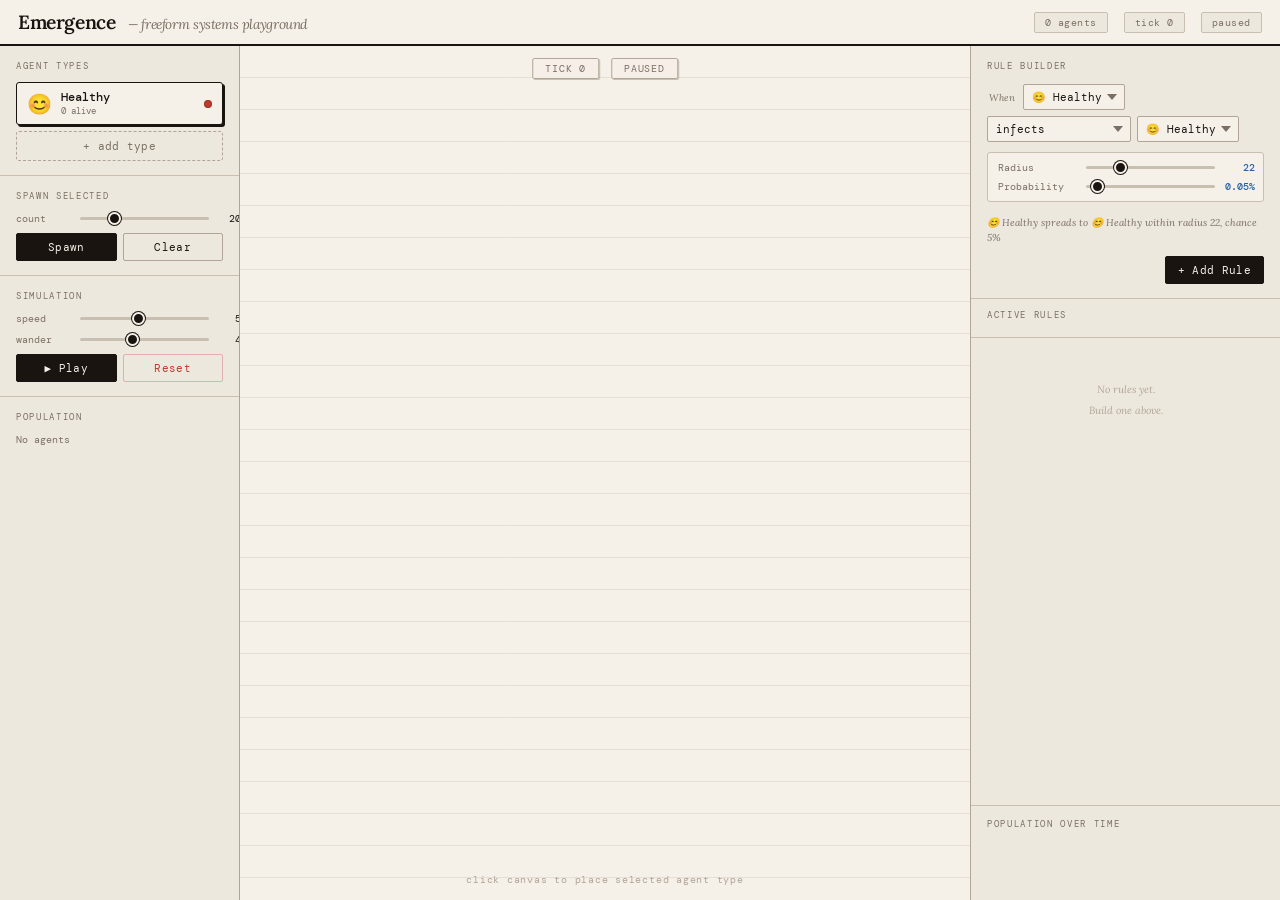
==== index.html @ e1a99c9c "Changed names" ====
<!DOCTYPE html>
<html lang="en">
<head>
<meta charset="UTF-8">
<meta name="viewport" content="width=device-width, initial-scale=1.0">
<title>Emergence — Systems Playground</title>
<link href="https://fonts.googleapis.com/css2?family=Lora:ital,wght@0,400;0,600;1,400&family=DM+Mono:ital,wght@0,400;0,500;1,400&display=swap" rel="stylesheet">
<link rel="stylesheet" href="styles.css">
</head>
<body>

<header>
  <div class="logo">Emergence <em>— freeform systems playground</em></div>
  <div class="header-right">
    <div class="stat-pill" id="hAgents">0 agents</div>
    <div class="stat-pill" id="hTick">tick 0</div>
    <div class="stat-pill" id="hStatus">paused</div>
  </div>
</header>

<div class="main">

  <!-- LEFT -->
  <div class="panel-left">
    <div class="p-section">
      <div class="p-label">Agent Types</div>
      <div class="agent-cards" id="agentCards"></div>
      <button class="add-type-btn" onclick="openModal()">+ add type</button>
    </div>

    <div class="p-section">
      <div class="p-label">Spawn Selected</div>
      <div class="slider-row">
        <span class="slider-lbl">count</span>
        <input type="range" min="1" max="80" value="20" id="spawnN"
          oninput="document.getElementById('spawnNv').textContent=this.value">
        <span class="slider-val" id="spawnNv">20</span>
      </div>
      <div class="btn-row">
        <button class="btn btn-ink" onclick="doSpawn()">Spawn</button>
        <button class="btn btn-outline" onclick="clearAll()">Clear</button>
      </div>
    </div>

    <div class="p-section">
      <div class="p-label">Simulation</div>
      <div class="slider-row">
        <span class="slider-lbl">speed</span>
        <input type="range" min="1" max="10" value="5" id="simSpd"
          oninput="document.getElementById('simSpdV').textContent=this.value">
        <span class="slider-val" id="simSpdV">5</span>
      </div>
      <div class="slider-row">
        <span class="slider-lbl">wander</span>
        <input type="range" min="0" max="10" value="4" id="wanderR"
          oninput="document.getElementById('wanderV').textContent=this.value">
        <span class="slider-val" id="wanderV">4</span>
      </div>
      <div class="btn-row">
        <button class="btn btn-ink" id="playBtn" onclick="togglePlay()">▶ Play</button>
        <button class="btn btn-red" onclick="hardReset()">Reset</button>
      </div>
    </div>

    <div class="p-section" style="border-bottom:none;flex:1">
      <div class="p-label">Population</div>
      <div id="popTable"></div>
    </div>
  </div>

  <!-- CANVAS -->
  <div class="canvas-wrap">
    <canvas id="simCanvas"></canvas>
    <div class="hud">
      <div class="hud-pill" id="tickHud">TICK 0</div>
      <div class="hud-pill" id="runHud">PAUSED</div>
    </div>
    <div class="canvas-hint">click canvas to place selected agent type</div>
  </div>

  <!-- RIGHT -->
  <div class="panel-right">
    <div class="rule-builder">
      <div class="p-label" style="margin-bottom:12px">Rule Builder</div>
      <div class="rule-form">

        <!-- Row 1: type -->
        <div class="rule-row">
          <span class="rule-connector">When</span>
          <select id="rb_typeA" onchange="updatePreview()"></select>
          <select id="rb_verb" onchange="rbVerbChanged()">
            <option value="infection">infects</option>
            <option value="attraction">attracts</option>
            <option value="repulsion">repels</option>
            <option value="transition">transitions to</option>
            <option value="death_time">dies after time</option>
            <option value="death_contact">is killed by</option>
            <option value="kill_spawn">kills and spawns</option>
            <option value="reproduction">reproduces</option>
          </select>
          <select id="rb_typeB" onchange="updatePreview()"></select>
          <select id="rb_typeC" onchange="updatePreview()" style="display:none"></select>
        </div>

        <!-- Dynamic params -->
        <div class="param-group" id="rb_params"></div>

        <!-- Preview sentence -->
        <div class="rule-preview" id="rb_preview">—</div>

        <button class="btn btn-ink" onclick="commitRule()" style="align-self:flex-end">+ Add Rule</button>
      </div>
    </div>

    <div style="padding:10px 16px 6px; border-bottom:1px solid var(--border); flex-shrink:0;">
      <div class="p-label">Active Rules</div>
    </div>
    <div class="rules-scroll" id="rulesScroll">
      <div class="rules-empty">No rules yet.<br>Build one above.</div>
    </div>

    <div class="chart-wrap">
      <div class="p-label" style="margin-bottom:6px">Population over time</div>
      <canvas class="chart-canvas-el" id="chartEl"></canvas>
    </div>
  </div>

</div>

<!-- Add Agent Modal -->
<div class="modal-bg" id="agentModal">
  <div class="modal">
    <div class="modal-title">New Agent Type</div>
    <div class="field">
      <label>Name</label>
      <input type="text" id="newName" placeholder="e.g. Infected, Healthy, Wolf...">
    </div>
    <div class="field">
      <label>Emoji</label>
      <div class="emoji-grid" id="emojiGrid"></div>
    </div>
    <div class="btn-row" style="margin-top:14px">
      <button class="btn btn-outline" onclick="closeModal()">Cancel</button>
      <button class="btn btn-ink" onclick="confirmAgent()">Add</button>
    </div>
  </div>
</div>

<script src="script.js"></script>
</body>
</html>
---- styles.css ----
:root {
  --ink: #1a1410;
  --paper: #f5f0e8;
  --paper2: #ede8de;
  --paper3: #e4ddd0;
  --border: #c8bfb0;
  --border2: #b0a598;
  --red: #c0392b;
  --blue: #2563a8;
  --green: #1a7a4a;
  --amber: #b85c00;
  --purple: #6b3fa0;
  --muted: #7a6f63;
  --shadow: rgba(26,20,16,0.12);
}

* { margin: 0; padding: 0; box-sizing: border-box; }

body {
  background: var(--paper);
  color: var(--ink);
  font-family: 'DM Mono', monospace;
  height: 100vh;
  overflow: hidden;
  display: flex;
  flex-direction: column;
}

/* Subtle paper texture */
body::before {
  content: '';
  position: fixed;
  inset: 0;
  background-image: url("data:image/svg+xml,%3Csvg xmlns='http://www.w3.org/2000/svg' width='300' height='300'%3E%3Cfilter id='noise'%3E%3CfeTurbulence type='fractalNoise' baseFrequency='0.9' numOctaves='4' stitchTiles='stitch'/%3E%3CfeColorMatrix type='saturate' values='0'/%3E%3C/filter%3E%3Crect width='300' height='300' filter='url(%23noise)' opacity='0.04'/%3E%3C/svg%3E");
  pointer-events: none;
  z-index: 0;
}

header {
  display: flex;
  align-items: center;
  justify-content: space-between;
  padding: 10px 18px;
  border-bottom: 2px solid var(--ink);
  background: var(--paper);
  position: relative;
  z-index: 10;
  flex-shrink: 0;
}

.logo {
  font-family: 'Lora', serif;
  font-size: 1.2rem;
  font-weight: 600;
  letter-spacing: -0.02em;
  color: var(--ink);
}
.logo em {
  font-style: italic;
  color: var(--muted);
  font-size: 0.85rem;
  margin-left: 8px;
  font-weight: 400;
}

.header-right {
  display: flex;
  align-items: center;
  gap: 16px;
  font-size: 0.65rem;
  color: var(--muted);
  letter-spacing: 0.05em;
}

.stat-pill {
  background: var(--paper2);
  border: 1px solid var(--border);
  padding: 3px 10px;
  border-radius: 2px;
}

.main {
  display: flex;
  flex: 1;
  overflow: hidden;
  position: relative;
  z-index: 1;
}

/* ── LEFT PANEL ─────────────────────────────────────────── */
.panel-left {
  width: 240px;
  flex-shrink: 0;
  border-right: 1px solid var(--border2);
  background: var(--paper2);
  display: flex;
  flex-direction: column;
  overflow-y: auto;
}

.p-section {
  padding: 14px 16px;
  border-bottom: 1px solid var(--border);
}

.p-label {
  font-size: 0.58rem;
  letter-spacing: 0.18em;
  text-transform: uppercase;
  color: var(--muted);
  margin-bottom: 10px;
  font-family: 'DM Mono', monospace;
}

/* Agent cards */
.agent-cards { display: flex; flex-direction: column; gap: 6px; }

.agent-card {
  display: flex;
  align-items: center;
  gap: 9px;
  padding: 7px 10px;
  border: 1px solid var(--border);
  border-radius: 3px;
  background: var(--paper);
  cursor: pointer;
  transition: all 0.1s;
  position: relative;
}
.agent-card:hover { border-color: var(--border2); background: var(--paper3); }
.agent-card.selected {
  border-color: var(--ink);
  background: var(--paper);
  box-shadow: 2px 2px 0 var(--ink);
}

.agent-em { font-size: 1.25rem; line-height: 1; }
.agent-meta { flex: 1; }
.agent-name-text { font-size: 0.72rem; font-weight: 500; color: var(--ink); }
.agent-ct { font-size: 0.58rem; color: var(--muted); }
.agent-swatch { width: 8px; height: 8px; border-radius: 50%; border: 1px solid rgba(0,0,0,0.2); }

.agent-del {
  position: absolute; right: 6px; top: 5px;
  font-size: 0.65rem; color: var(--border2);
  background: none; border: none; cursor: pointer;
  line-height: 1; padding: 2px;
  opacity: 0;
  transition: opacity 0.1s;
}
.agent-card:hover .agent-del { opacity: 1; }
.agent-del:hover { color: var(--red); }

.add-type-btn {
  width: 100%;
  padding: 7px;
  border: 1px dashed var(--border2);
  border-radius: 3px;
  background: none;
  color: var(--muted);
  font-family: 'DM Mono', monospace;
  font-size: 0.68rem;
  cursor: pointer;
  margin-top: 6px;
  transition: all 0.1s;
  letter-spacing: 0.03em;
}
.add-type-btn:hover { border-color: var(--ink); color: var(--ink); background: var(--paper); }

/* Sliders */
.slider-row {
  display: flex; align-items: center; gap: 8px;
  margin-bottom: 8px;
}
.slider-lbl { font-size: 0.62rem; color: var(--muted); width: 56px; flex-shrink: 0; }
.slider-val { font-size: 0.62rem; color: var(--ink); width: 24px; text-align: right; flex-shrink: 0; }

input[type=range] {
  flex: 1;
  -webkit-appearance: none;
  height: 3px;
  background: var(--border);
  border-radius: 2px;
  outline: none;
  cursor: pointer;
}
input[type=range]::-webkit-slider-thumb {
  -webkit-appearance: none;
  width: 13px; height: 13px;
  border-radius: 50%;
  background: var(--ink);
  border: 2px solid var(--paper);
  box-shadow: 0 0 0 1px var(--ink);
  cursor: pointer;
}

/* Buttons */
.btn {
  padding: 6px 12px;
  border-radius: 2px;
  font-family: 'DM Mono', monospace;
  font-size: 0.68rem;
  cursor: pointer;
  transition: all 0.1s;
  letter-spacing: 0.03em;
  border: 1px solid;
}
.btn-ink {
  background: var(--ink);
  color: var(--paper);
  border-color: var(--ink);
}
.btn-ink:hover { background: #2d2520; }
.btn-outline {
  background: none;
  color: var(--ink);
  border-color: var(--border2);
}
.btn-outline:hover { border-color: var(--ink); background: var(--paper3); }
.btn-red {
  background: none;
  color: var(--red);
  border-color: #e0b0b0;
}
.btn-red:hover { background: #fdf0f0; }

.btn-row { display: flex; gap: 6px; }
.btn-row .btn { flex: 1; text-align: center; }

/* Pop stats */
.pop-table { width: 100%; }
.pop-row {
  display: flex; justify-content: space-between; align-items: center;
  padding: 3px 0;
  border-bottom: 1px dotted var(--border);
  font-size: 0.65rem;
}
.pop-row:last-child { border-bottom: none; }
.pop-bar-wrap { flex: 1; margin: 0 8px; height: 4px; background: var(--border); border-radius: 2px; overflow: hidden; }
.pop-bar { height: 100%; border-radius: 2px; transition: width 0.3s; }

/* ── CANVAS ─────────────────────────────────────────────── */
.canvas-wrap {
  flex: 1;
  position: relative;
  overflow: hidden;
  background: var(--paper);
}

/* Ruled lines on canvas */
.canvas-wrap::before {
  content: '';
  position: absolute;
  inset: 0;
  background-image: repeating-linear-gradient(
    to bottom,
    transparent,
    transparent 31px,
    rgba(180,170,155,0.25) 31px,
    rgba(180,170,155,0.25) 32px
  );
  pointer-events: none;
  z-index: 0;
}

canvas#simCanvas {
  position: absolute;
  inset: 0;
  width: 100%;
  height: 100%;
  cursor: crosshair;
  z-index: 1;
}

.hud {
  position: absolute;
  top: 12px;
  left: 50%;
  transform: translateX(-50%);
  display: flex;
  align-items: center;
  gap: 12px;
  z-index: 2;
  pointer-events: none;
}

.hud-pill {
  background: rgba(245,240,232,0.9);
  border: 1px solid var(--border2);
  border-radius: 2px;
  font-size: 0.62rem;
  padding: 3px 12px;
  color: var(--muted);
  letter-spacing: 0.08em;
  box-shadow: 1px 1px 0 var(--border);
}

.canvas-hint {
  position: absolute;
  bottom: 14px;
  left: 50%;
  transform: translateX(-50%);
  font-size: 0.6rem;
  color: var(--border2);
  letter-spacing: 0.08em;
  pointer-events: none;
  z-index: 2;
}

/* ── RIGHT PANEL ────────────────────────────────────────── */
.panel-right {
  width: 310px;
  flex-shrink: 0;
  border-left: 1px solid var(--border2);
  background: var(--paper2);
  display: flex;
  flex-direction: column;
}

/* Rule builder */
.rule-builder {
  padding: 14px 16px;
  border-bottom: 1px solid var(--border);
  flex-shrink: 0;
}

.rule-form {
  display: flex;
  flex-direction: column;
  gap: 8px;
}

.rule-row {
  display: flex;
  align-items: center;
  gap: 6px;
  flex-wrap: wrap;
}

.rule-connector {
  font-size: 0.6rem;
  color: var(--muted);
  font-style: italic;
  flex-shrink: 0;
  font-family: 'Lora', serif;
  padding: 0 2px;
}

select {
  background: var(--paper);
  border: 1px solid var(--border2);
  border-radius: 2px;
  color: var(--ink);
  font-family: 'DM Mono', monospace;
  font-size: 0.68rem;
  padding: 5px 8px;
  outline: none;
  cursor: pointer;
  transition: border-color 0.1s;
  -webkit-appearance: none;
  background-image: url("data:image/svg+xml,%3Csvg xmlns='http://www.w3.org/2000/svg' width='10' height='6'%3E%3Cpath d='M0 0l5 6 5-6z' fill='%237a6f63'/%3E%3C/svg%3E");
  background-repeat: no-repeat;
  background-position: right 7px center;
  padding-right: 22px;
}
select:focus { border-color: var(--ink); }

.param-group {
  display: flex;
  flex-direction: column;
  gap: 6px;
  padding: 8px 10px;
  background: var(--paper);
  border: 1px solid var(--border);
  border-radius: 3px;
  margin-top: 2px;
}

.param-row {
  display: flex; align-items: center; gap: 8px;
}
.param-lbl { font-size: 0.6rem; color: var(--muted); width: 80px; flex-shrink: 0; }
.param-val { font-size: 0.6rem; color: var(--blue); width: 32px; text-align: right; flex-shrink: 0; font-weight: 500; }

.rule-preview {
  font-size: 0.62rem;
  color: var(--muted);
  font-family: 'Lora', serif;
  font-style: italic;
  padding: 6px 0 2px;
  line-height: 1.5;
  min-height: 24px;
}

/* Active rules */
.rules-scroll {
  flex: 1;
  overflow-y: auto;
  padding: 12px 16px;
  display: flex;
  flex-direction: column;
  gap: 6px;
}

.rule-card {
  padding: 9px 11px;
  border: 1px solid var(--border);
  border-radius: 3px;
  background: var(--paper);
  position: relative;
  transition: box-shadow 0.1s;
}
.rule-card:hover { box-shadow: 1px 1px 0 var(--border2); }

.rc-type {
  display: inline-block;
  font-size: 0.55rem;
  letter-spacing: 0.12em;
  text-transform: uppercase;
  padding: 1px 7px;
  border-radius: 20px;
  margin-bottom: 5px;
  font-weight: 500;
}
.rc-type.infection { background: #fde8e8; color: var(--red); border: 1px solid #f0b0b0; }
.rc-type.attraction { background: #e8f0fd; color: var(--blue); border: 1px solid #b0c8f0; }
.rc-type.repulsion  { background: #fdf5e8; color: var(--amber); border: 1px solid #f0d0a0; }
.rc-type.transition { background: #edfde8; color: var(--green); border: 1px solid #b0e8b8; }
.rc-type.death      { background: #f0e8fd; color: var(--purple); border: 1px solid #d0b0f0; }
.rc-type.reproduction { background: #fdf5e8; color: var(--amber); border: 1px solid #f0d0a0; }

.rc-desc { font-size: 0.68rem; color: var(--ink); line-height: 1.5; font-family: 'Lora', serif; font-style: italic; }
.rc-params { font-size: 0.58rem; color: var(--muted); margin-top: 3px; font-family: 'DM Mono', monospace; }

.rc-del {
  position: absolute; top: 7px; right: 8px;
  background: none; border: none; cursor: pointer;
  font-size: 0.75rem; color: var(--border2);
  transition: color 0.1s;
}
.rc-del:hover { color: var(--red); }

.rules-empty {
  text-align: center;
  padding: 30px 0;
  font-size: 0.65rem;
  color: var(--border2);
  font-family: 'Lora', serif;
  font-style: italic;
  line-height: 2;
}

/* Chart */
.chart-wrap {
  padding: 12px 16px;
  border-top: 1px solid var(--border);
  flex-shrink: 0;
}
.chart-canvas-el {
  width: 100%;
  height: 52px;
  display: block;
}

/* ── MODAL ──────────────────────────────────────────────── */
.modal-bg {
  display: none;
  position: fixed; inset: 0;
  background: rgba(26,20,16,0.4);
  z-index: 100;
  align-items: center;
  justify-content: center;
}
.modal-bg.open { display: flex; }

.modal {
  background: var(--paper);
  border: 1px solid var(--border2);
  border-radius: 4px;
  box-shadow: 4px 4px 0 var(--border2);
  padding: 22px;
  width: 360px;
}

.modal-title {
  font-family: 'Lora', serif;
  font-size: 1.05rem;
  font-weight: 600;
  margin-bottom: 16px;
  color: var(--ink);
}

.field { margin-bottom: 12px; }
.field label {
  display: block;
  font-size: 0.6rem;
  letter-spacing: 0.12em;
  text-transform: uppercase;
  color: var(--muted);
  margin-bottom: 5px;
}

input[type=text] {
  width: 100%;
  background: var(--paper);
  border: 1px solid var(--border2);
  border-radius: 2px;
  color: var(--ink);
  font-family: 'DM Mono', monospace;
  font-size: 0.75rem;
  padding: 7px 10px;
  outline: none;
  transition: all 0.1s;
}
input[type=text]:focus { border-color: var(--ink); }
input[type=text].error { border-color: var(--red); background: #fdf0f0; }

.emoji-grid {
  display: flex; flex-wrap: wrap; gap: 6px;
}
.emoji-opt {
  font-size: 1.3rem;
  cursor: pointer;
  padding: 4px 6px;
  border-radius: 3px;
  border: 2px solid transparent;
  transition: all 0.1s;
  line-height: 1;
}
.emoji-opt:hover { background: var(--paper2); }
.emoji-opt.sel { border-color: var(--ink); background: var(--paper3); }

::-webkit-scrollbar { width: 3px; }
::-webkit-scrollbar-track { background: transparent; }
::-webkit-scrollbar-thumb { background: var(--border2); border-radius: 2px; }

/* Rule type colors for canvas trails */
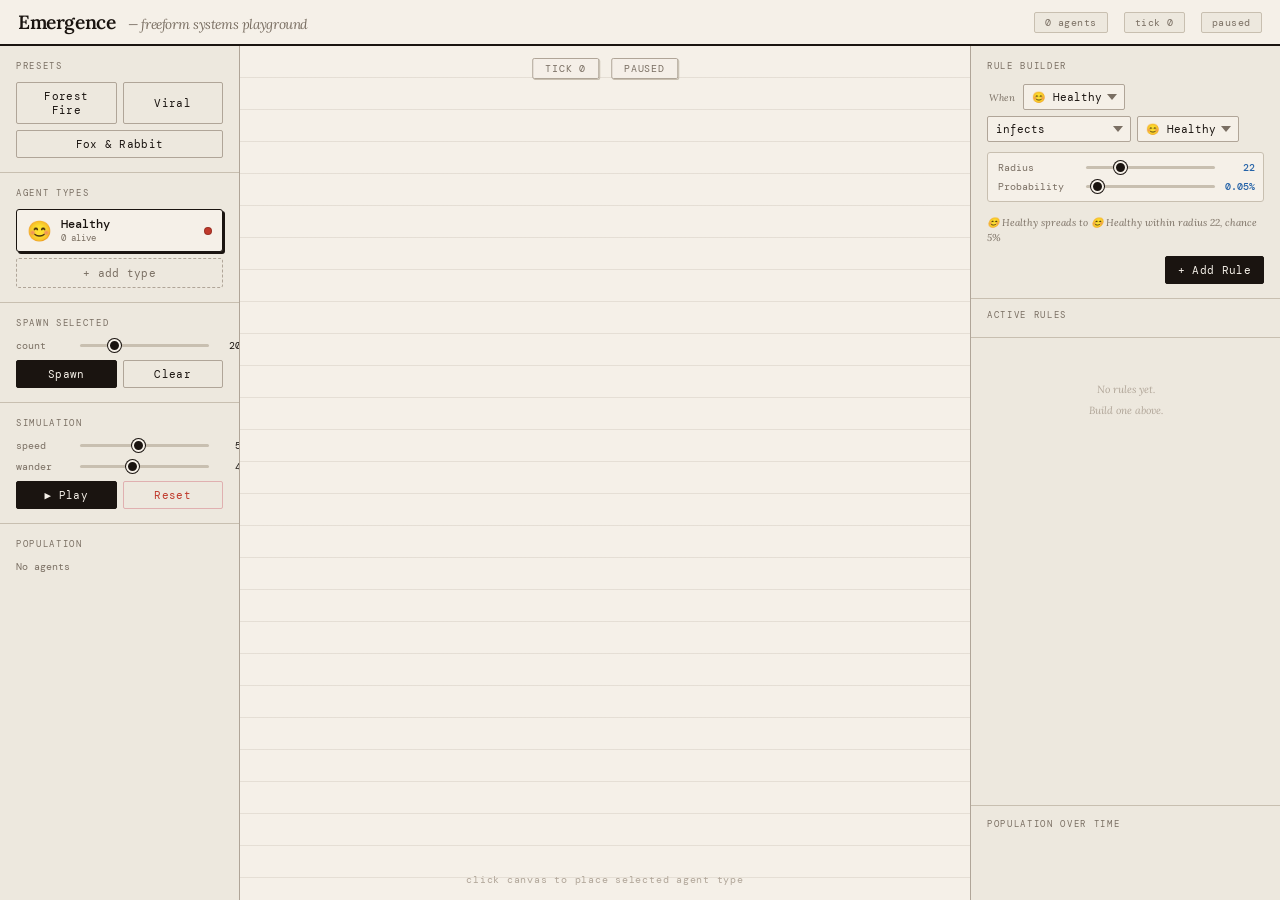
==== commit 73acb3b5: "Final changes + updates" ====
--- a/index.html
+++ b/index.html
@@ -22,6 +22,15 @@
 
   <!-- LEFT -->
   <div class="panel-left">
+    <div class="p-section">
+      <div class="p-label">Presets</div>
+      <div class="btn-row" style="flex-wrap: wrap;">
+        <button class="btn btn-outline" onclick="loadPreset('forest_fire')" style="flex:1">Forest Fire</button>
+        <button class="btn btn-outline" onclick="loadPreset('viral')" style="flex:1">Viral</button>
+        <button class="btn btn-outline" onclick="loadPreset('predator_prey')" style="flex:1">Fox & Rabbit</button>
+      </div>
+    </div>
+
     <div class="p-section">
       <div class="p-label">Agent Types</div>
       <div class="agent-cards" id="agentCards"></div>
